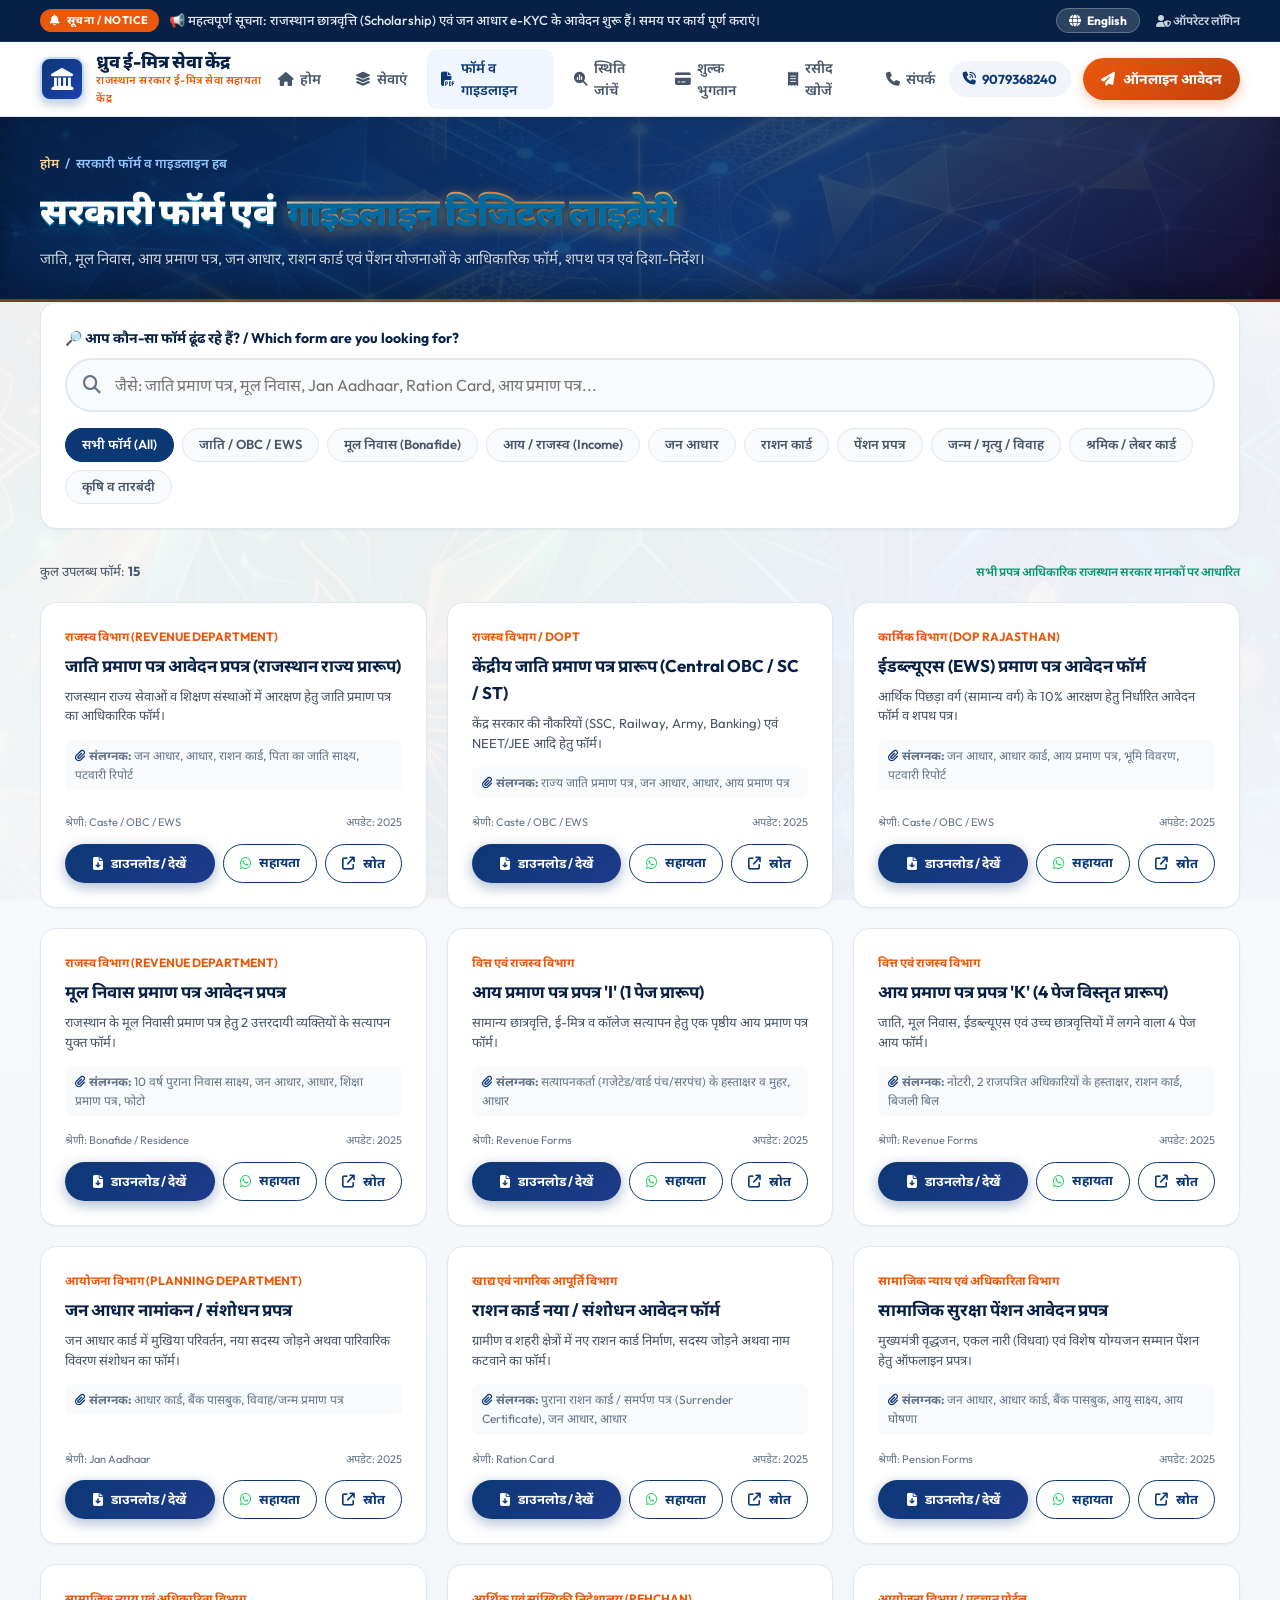
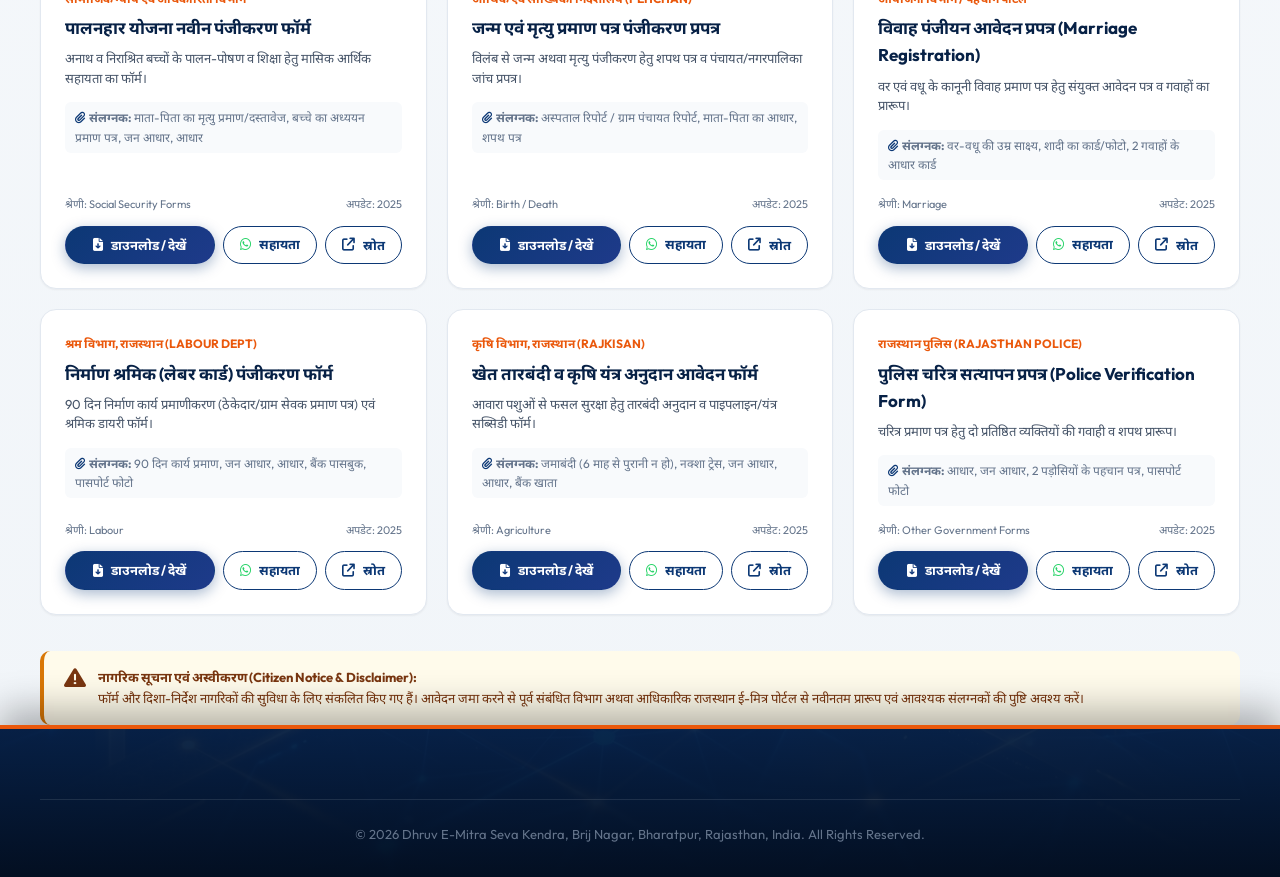
==== forms.html @ c790aac0 "Upgrade portal: Rajasthan e-Governance design, Razorpay payment flow, truthful status, verified Goog" ====
<!DOCTYPE html>
<html lang="hi">
<head>
  <meta charset="UTF-8">
  <meta name="viewport" content="width=device-width, initial-scale=1.0">
  <title>Government Forms & Guidelines Hub | Dhruv E-Mitra Seva Kendra</title>
  <meta name="description" content="Download official Rajasthan government forms, affidavits, and guidelines for Caste certificate, Bonafide, Jan Aadhaar, Ration Card, Pension and Revenue services.">
  
  <!-- Fonts & Icons -->
  <link rel="preconnect" href="https://fonts.googleapis.com">
  <link rel="preconnect" href="https://fonts.gstatic.com" crossorigin>
  <link href="https://fonts.googleapis.com/css2?family=Noto+Sans+Devanagari:wght@400;500;600;700;800&family=Outfit:wght@300;400;500;600;700;800;900&display=swap" rel="stylesheet">
  <link rel="stylesheet" href="https://cdnjs.cloudflare.com/ajax/libs/font-awesome/6.5.1/css/all.min.css">
  
  <link rel="stylesheet" href="css/style.css">
  <link rel="stylesheet" href="css/print.css" media="print">
</head>
<body>

  <!-- Top Notice Bar -->
  <div class="top-notice-bar">
    <div class="container">
      <div class="notice-inner">
        <div class="notice-content">
          <span class="notice-badge"><i class="fa-solid fa-bell"></i> सूचना / Notice</span>
          <span class="notice-text" id="noticeTickerText">राजस्थान छात्रवृत्ति एवं जन आधार e-KYC के ऑनलाइन आवेदन केंद्र पर शुरू हैं।</span>
        </div>
        <div class="top-actions">
          <button class="lang-switch-btn" id="langSwitchBtn"><i class="fa-solid fa-globe"></i> English</button>
          <a href="admin.html" style="color:#cbd5e1;font-weight:600;"><i class="fa-solid fa-user-shield"></i> ऑपरेटर लॉगिन</a>
        </div>
      </div>
    </div>
  </div>

  <!-- Header -->
  <header class="site-header">
    <div class="container">
      <nav class="navbar">
        <a href="index.html" class="brand-wrapper">
          <div class="brand-logo-icon"><i class="fa-solid fa-landmark"></i></div>
          <div>
            <div class="brand-title" data-i18n="siteTitle">Dhruv E-Mitra Seva Kendra</div>
            <div class="brand-subtitle" data-i18n="govBadge">Authorized Citizen Service Assistance</div>
          </div>
        </a>

        <ul class="nav-menu">
          <li class="nav-item"><a href="index.html"><i class="fa-solid fa-house"></i> <span>होम</span></a></li>
          <li class="nav-item"><a href="services.html"><i class="fa-solid fa-layer-group"></i> <span>सेवाएं</span></a></li>
          <li class="nav-item"><a href="forms.html" class="active"><i class="fa-solid fa-file-pdf"></i> <span>फॉर्म व गाइडलाइन</span></a></li>
          <li class="nav-item"><a href="status.html"><i class="fa-solid fa-magnifying-glass-chart"></i> <span>स्थिति जांचें</span></a></li>
          <li class="nav-item"><a href="payment.html"><i class="fa-solid fa-credit-card"></i> <span>शुल्क भुगतान</span></a></li>
          <li class="nav-item"><a href="receipt.html"><i class="fa-solid fa-receipt"></i> <span>रसीद खोजें</span></a></li>
          <li class="nav-item"><a href="index.html#contact"><i class="fa-solid fa-phone"></i> <span>संपर्क</span></a></li>
        </ul>

        <div class="header-cta-group">
          <a href="tel:+919079368240" class="btn-contact-call"><i class="fa-solid fa-phone-volume"></i> 9079368240</a>
          <a href="https://docs.google.com/forms/d/e/1FAIpQLSexE2M_ClTygKtoOGFCzTAL-FQH31nt_Hj5TRGV2b3aGhEsFg/viewform" target="_blank" class="btn-header-apply">
            <i class="fa-solid fa-paper-plane"></i> <span>ऑनलाइन आवेदन</span>
          </a>
          <button class="hamburger-btn" id="hamburgerBtn"><i class="fa-solid fa-bars"></i></button>
        </div>
      </nav>
    </div>

    <!-- Mobile Drawer -->
    <div class="mobile-drawer" id="mobileDrawer">
      <ul class="mobile-drawer-links">
        <li><a href="index.html"><i class="fa-solid fa-house"></i> <span>होम / Home</span></a></li>
        <li><a href="services.html"><i class="fa-solid fa-layer-group"></i> <span>सभी सेवाएं / Services</span></a></li>
        <li><a href="forms.html" class="active"><i class="fa-solid fa-file-pdf"></i> <span>सरकारी फॉर्म / Forms Hub</span></a></li>
        <li><a href="status.html"><i class="fa-solid fa-magnifying-glass-chart"></i> <span>आवेदन स्थिति / Track Status</span></a></li>
        <li><a href="payment.html"><i class="fa-solid fa-credit-card"></i> <span>शुल्क भुगतान / Pay Online</span></a></li>
        <li><a href="receipt.html"><i class="fa-solid fa-receipt"></i> <span>रसीद खोजें / Find Receipt</span></a></li>
        <li><a href="index.html#contact"><i class="fa-solid fa-location-dot"></i> <span>स्थान व संपर्क / Contact</span></a></li>
      </ul>
    </div>
  </header>

  <!-- Title Banner -->
  <div class="page-title-banner">
    <div class="container">
      <div class="breadcrumb-link">
        <a href="index.html">होम</a> &nbsp;/&nbsp; <span>सरकारी फॉर्म व गाइडलाइन हब</span>
      </div>
      <h1>
        सरकारी फॉर्म एवं <span class="text-3d-gradient">गाइडलाइन डिजिटल लाइब्रेरी</span>
      </h1>
      <p>
        जाति, मूल निवास, आय प्रमाण पत्र, जन आधार, राशन कार्ड एवं पेंशन योजनाओं के आधिकारिक फॉर्म, शपथ पत्र एवं दिशा-निर्देश।
      </p>
    </div>
  </div>

  <main class="section section-pattern-bg">
    <div class="container">
      
      <!-- Search & Category Filters -->
      <div class="directory-controls">
        <div style="margin-bottom:16px;">
          <label for="formSearchInput" style="display:block;font-size:14px;font-weight:700;color:var(--gov-blue-dark);margin-bottom:8px;">
            🔎 आप कौन-सा फॉर्म ढूंढ रहे हैं? / Which form are you looking for?
          </label>
          <div class="search-input-wrapper" style="margin-bottom:0;">
            <i class="fa-solid fa-magnifying-glass"></i>
            <input type="text" id="formSearchInput" placeholder="जैसे: जाति प्रमाण पत्र, मूल निवास, Jan Aadhaar, Ration Card, आय प्रमाण पत्र..." aria-label="Search Forms">
          </div>
        </div>

        <div style="display:flex;gap:8px;flex-wrap:wrap;margin-top:16px;" id="formCategoryFilters">
          <button class="cat-pill active" onclick="filterFormsByCategory('all')">सभी फॉर्म (All)</button>
          <button class="cat-pill" onclick="filterFormsByCategory('caste')">जाति / OBC / EWS</button>
          <button class="cat-pill" onclick="filterFormsByCategory('bonafide')">मूल निवास (Bonafide)</button>
          <button class="cat-pill" onclick="filterFormsByCategory('revenue')">आय / राजस्व (Income)</button>
          <button class="cat-pill" onclick="filterFormsByCategory('janaadhaar')">जन आधार</button>
          <button class="cat-pill" onclick="filterFormsByCategory('ration')">राशन कार्ड</button>
          <button class="cat-pill" onclick="filterFormsByCategory('pension')">पेंशन प्रपत्र</button>
          <button class="cat-pill" onclick="filterFormsByCategory('vital')">जन्म / मृत्यु / विवाह</button>
          <button class="cat-pill" onclick="filterFormsByCategory('labour')">श्रमिक / लेबर कार्ड</button>
          <button class="cat-pill" onclick="filterFormsByCategory('agriculture')">कृषि व तारबंदी</button>
        </div>
      </div>

      <!-- Counter -->
      <div style="display:flex;justify-content:space-between;align-items:center;margin-bottom:20px;font-size:13px;color:var(--text-muted);">
        <div id="formsCountDisplay">कुल उपलब्ध फॉर्म: <strong>0</strong></div>
        <div style="font-size:12px;color:var(--gov-green);font-weight:600;">
          <i class="fa-solid fa-shield-check"></i> सभी प्रपत्र आधिकारिक राजस्थान सरकार मानकों पर आधारित
        </div>
      </div>

      <!-- Forms Grid -->
      <div style="display:grid;grid-template-columns:repeat(auto-fit,minmax(320px,1fr));gap:20px;" id="formsGridContainer">
        <!-- Rendered by JS -->
      </div>

      <!-- Citizen Guidance Disclaimer -->
      <div class="form-disclaimer-box">
        <i class="fa-solid fa-triangle-exclamation" style="font-size:22px;flex-shrink:0;"></i>
        <div>
          <strong>नागरिक सूचना एवं अस्वीकरण (Citizen Notice & Disclaimer):</strong><br>
          फॉर्म और दिशा-निर्देश नागरिकों की सुविधा के लिए संकलित किए गए हैं। आवेदन जमा करने से पूर्व संबंधित विभाग अथवा आधिकारिक राजस्थान ई-मित्र पोर्टल से नवीनतम प्रारूप एवं आवश्यक संलग्नकों की पुष्टि अवश्य करें।
        </div>
      </div>

    </div>
  </main>

  <!-- Footer -->
  <footer class="site-footer">
    <div class="container">
      <div class="footer-bottom">
        © 2026 Dhruv E-Mitra Seva Kendra, Brij Nagar, Bharatpur, Rajasthan, India. All Rights Reserved.
      </div>
    </div>
  </footer>

  <!-- Mobile Bottom Bar -->
  <nav class="mobile-bottom-bar">
    <a href="index.html" class="bottom-tab"><i class="fa-solid fa-house"></i><span>होम</span></a>
    <a href="services.html" class="bottom-tab"><i class="fa-solid fa-layer-group"></i><span>सेवाएं</span></a>
    <a href="forms.html" class="bottom-tab active"><i class="fa-solid fa-file-pdf"></i><span>फॉर्म्स</span></a>
    <a href="status.html" class="bottom-tab"><i class="fa-solid fa-magnifying-glass"></i><span>स्थिति</span></a>
    <a href="payment.html" class="bottom-tab highlight"><i class="fa-solid fa-credit-card"></i><span>पेमेंट</span></a>
  </nav>

  <!-- Scripts -->
  <script src="js/data.js"></script>
  <script src="js/app.js"></script>
  <script>
    let activeFormCategory = 'all';

    document.addEventListener('DOMContentLoaded', () => {
      renderFormsLibrary();

      const searchInput = document.getElementById('formSearchInput');
      if (searchInput) {
        searchInput.addEventListener('input', () => renderFormsLibrary());
      }
    });

    function filterFormsByCategory(cat) {
      activeFormCategory = cat;
      const pills = document.querySelectorAll('#formCategoryFilters .cat-pill');
      pills.forEach(p => p.classList.remove('active'));
      event.target.classList.add('active');
      renderFormsLibrary();
    }

    function renderFormsLibrary() {
      const container = document.getElementById('formsGridContainer');
      const countEl = document.getElementById('formsCountDisplay');
      if (!container) return;

      const q = (document.getElementById('formSearchInput')?.value || '').toLowerCase().trim();

      const filtered = FORMS_DATA.filter(f => {
        const matchesCategory = activeFormCategory === 'all' || f.categoryKey === activeFormCategory;
        const titleHi = (f.titleHi || '').toLowerCase();
        const titleEn = (f.titleEn || '').toLowerCase();
        const dept = (f.department || '').toLowerCase();
        const cat = (f.category || '').toLowerCase();
        const docs = (f.requiredDocs || '').toLowerCase();

        const matchesQuery = !q || titleHi.includes(q) || titleEn.includes(q) || dept.includes(q) || cat.includes(q) || docs.includes(q);
        return matchesCategory && matchesQuery;
      });

      if (countEl) countEl.innerHTML = `कुल उपलब्ध फॉर्म: <strong>${filtered.length}</strong>`;

      if (filtered.length === 0) {
        container.innerHTML = `
          <div style="grid-column:1/-1;text-align:center;padding:50px 20px;background:#fff;border-radius:12px;border:1px dashed #cbd5e1;">
            <i class="fa-solid fa-file-excel" style="font-size:44px;color:#94a3b8;margin-bottom:12px;"></i>
            <h3 style="color:var(--gov-blue-dark);margin-bottom:6px;">कोई फॉर्म नहीं मिला / No Form Found</h3>
            <p style="color:var(--text-muted);font-size:14px;">कृपया किसी अन्य कीवर्ड से खोजें या केंद्र से संपर्क करें।</p>
          </div>
        `;
        return;
      }

      container.innerHTML = filtered.map(f => `
        <div class="form-card">
          <div>
            <div class="form-dept">${f.department}</div>
            <h3 class="form-title">${currentLang === 'hi' ? f.titleHi : f.titleEn}</h3>
            <p class="form-desc">${currentLang === 'hi' ? f.descriptionHi : f.descriptionEn}</p>
            
            <div class="form-docs-tag">
              <i class="fa-solid fa-paperclip" style="color:var(--gov-blue-primary);"></i>
              <strong>संलग्नक:</strong> ${f.requiredDocs}
            </div>
          </div>

          <div>
            <div style="display:flex;justify-content:space-between;align-items:center;font-size:11px;color:var(--text-subtle);margin-bottom:12px;">
              <span>श्रेणी: ${f.category}</span>
              <span>अपडेट: ${f.lastUpdated}</span>
            </div>

            <div class="form-buttons">
              <a href="${f.pdfUrl}" target="_blank" class="btn btn-primary btn-sm" style="flex:1;">
                <i class="fa-solid fa-file-arrow-down"></i> डाउनलोड / देखें
              </a>
              <button onclick="openWhatsAppForForm('${f.titleEn}')" class="btn btn-outline btn-sm" title="व्हाट्सएप पर मंगाएं">
                <i class="fa-brands fa-whatsapp" style="color:#25d366;"></i> सहायता
              </button>
              <a href="${f.officialUrl}" target="_blank" class="btn btn-outline btn-sm" title="आधिकारिक स्रोत">
                <i class="fa-solid fa-arrow-up-right-from-square"></i> स्रोत
              </a>
            </div>
          </div>
        </div>
      `).join('');
    }
  </script>
</body>
</html>
---- css/style.css ----
/* ==========================================================================
   DHRUV E-MITRA SEVA KENDRA - MODERN RAJASTHAN E-GOV DESIGN SYSTEM
   ========================================================================== */

:root {
  /* Brand Color Tokens */
  --gov-blue-dark: #072146;
  --gov-blue-primary: #0c3875;
  --gov-blue-accent: #1d4ed8;
  --gov-blue-light: #eff6ff;
  --gov-saffron: #ea580c;
  --gov-saffron-light: #fff7ed;
  --gov-green: #059669;
  --gov-green-light: #ecfdf5;
  --gov-red: #dc2626;
  --gov-red-light: #fef2f2;
  --gov-gold: #d97706;

  /* Neutrals & Surfaces */
  --bg-main: #f8fafc;
  --bg-card: #ffffff;
  --bg-surface: #f1f5f9;
  --border-color: #e2e8f0;
  --border-focus: #0c3875;

  /* Typography */
  --text-main: #0f172a;
  --text-muted: #475569;
  --text-subtle: #64748b;
  --text-inverse: #ffffff;
  --font-family: 'Outfit', 'Noto Sans Devanagari', -apple-system, BlinkMacSystemFont, "Segoe UI", Roboto, sans-serif;

  /* Shadows & Radius */
  --shadow-sm: 0 1px 2px 0 rgba(0, 0, 0, 0.05);
  --shadow-md: 0 4px 6px -1px rgba(0, 0, 0, 0.07), 0 2px 4px -2px rgba(0, 0, 0, 0.05);
  --shadow-lg: 0 10px 15px -3px rgba(0, 0, 0, 0.08), 0 4px 6px -4px rgba(0, 0, 0, 0.04);
  --shadow-xl: 0 20px 25px -5px rgba(0, 0, 0, 0.1), 0 8px 10px -6px rgba(0, 0, 0, 0.04);
  --radius-sm: 6px;
  --radius-md: 10px;
  --radius-lg: 16px;
  --radius-full: 9999px;

  --transition: all 0.25s cubic-bezier(0.16, 1, 0.3, 1);
}

*, *::before, *::after {
  box-sizing: border-box;
  margin: 0;
  padding: 0;
}

html {
  scroll-behavior: smooth;
  font-size: 16px;
}

body {
  font-family: var(--font-family);
  background-color: var(--bg-main);
  color: var(--text-main);
  line-height: 1.6;
  -webkit-font-smoothing: antialiased;
  min-height: 100vh;
  display: flex;
  flex-direction: column;
  overflow-x: hidden;
  padding-bottom: 72px; /* space for mobile bottom bar */
}

@media (min-width: 992px) {
  body {
    padding-bottom: 0;
  }
}

a {
  color: inherit;
  text-decoration: none;
}

img {
  max-width: 100%;
  height: auto;
  display: block;
}

button, input, select, textarea {
  font-family: inherit;
}

/* Accessibility Focus */
:focus-visible {
  outline: 2px solid var(--gov-saffron);
  outline-offset: 2px;
}

/* Container */
.container {
  width: 100%;
  max-width: 1240px;
  margin-left: auto;
  margin-right: auto;
  padding-left: 20px;
  padding-right: 20px;
}

/* ==========================================================================
   TOP GOVERNMENT NOTICE TICKER & UTILITY BAR
   ========================================================================== */
.top-notice-bar {
  background: var(--gov-blue-dark);
  color: #e2e8f0;
  font-size: 13px;
  padding: 8px 0;
  border-bottom: 1px solid rgba(255, 255, 255, 0.1);
}

.notice-inner {
  display: flex;
  align-items: center;
  justify-content: space-between;
  gap: 16px;
  flex-wrap: wrap;
}

.notice-badge {
  background: var(--gov-saffron);
  color: #fff;
  font-weight: 700;
  font-size: 11px;
  padding: 3px 10px;
  border-radius: var(--radius-full);
  text-transform: uppercase;
  letter-spacing: 0.5px;
  display: inline-flex;
  align-items: center;
  gap: 6px;
}

.notice-content {
  flex: 1;
  display: flex;
  align-items: center;
  gap: 10px;
  overflow: hidden;
  white-space: nowrap;
}

.notice-text {
  font-weight: 500;
  overflow: hidden;
  text-overflow: ellipsis;
}

.top-actions {
  display: flex;
  align-items: center;
  gap: 16px;
  font-size: 12px;
}

.lang-switch-btn {
  background: rgba(255, 255, 255, 0.15);
  border: 1px solid rgba(255, 255, 255, 0.25);
  color: #ffffff;
  padding: 4px 12px;
  border-radius: var(--radius-full);
  font-size: 12px;
  font-weight: 700;
  cursor: pointer;
  display: inline-flex;
  align-items: center;
  gap: 6px;
  transition: var(--transition);
}

.lang-switch-btn:hover {
  background: var(--gov-saffron);
  border-color: var(--gov-saffron);
}

/* ==========================================================================
   HEADER & NAVIGATION
   ========================================================================== */
.site-header {
  position: sticky;
  top: 0;
  z-index: 1000;
  background: #ffffff;
  border-bottom: 1px solid var(--border-color);
  box-shadow: var(--shadow-sm);
}

.navbar {
  display: flex;
  align-items: center;
  justify-content: space-between;
  height: 74px;
}

.brand-wrapper {
  display: flex;
  align-items: center;
  gap: 12px;
}

.brand-logo-icon {
  width: 44px;
  height: 44px;
  background: linear-gradient(135deg, var(--gov-blue-primary), #1e40af);
  color: #ffffff;
  border-radius: var(--radius-md);
  display: flex;
  align-items: center;
  justify-content: center;
  font-size: 22px;
  box-shadow: 0 4px 10px rgba(12, 56, 117, 0.25);
  flex-shrink: 0;
  border: 2px solid #bfdbfe;
}

.brand-title {
  font-size: 18px;
  font-weight: 800;
  color: var(--gov-blue-dark);
  line-height: 1.2;
}

.brand-subtitle {
  font-size: 11px;
  font-weight: 600;
  color: var(--gov-saffron);
  text-transform: uppercase;
  letter-spacing: 0.5px;
}

.nav-menu {
  display: none;
  align-items: center;
  gap: 6px;
  list-style: none;
}

@media (min-width: 992px) {
  .nav-menu {
    display: flex;
  }
}

.nav-item a {
  padding: 8px 14px;
  border-radius: var(--radius-md);
  font-weight: 600;
  font-size: 14px;
  color: var(--text-muted);
  transition: var(--transition);
  display: inline-flex;
  align-items: center;
  gap: 6px;
}

.nav-item a:hover,
.nav-item a.active {
  color: var(--gov-blue-primary);
  background: var(--gov-blue-light);
}

.header-cta-group {
  display: flex;
  align-items: center;
  gap: 12px;
}

.btn-contact-call {
  background: #f1f5f9;
  color: var(--gov-blue-primary);
  padding: 8px 14px;
  border-radius: var(--radius-full);
  font-weight: 700;
  font-size: 13px;
  display: none;
  align-items: center;
  gap: 6px;
  transition: var(--transition);
}

@media (min-width: 768px) {
  .btn-contact-call {
    display: inline-flex;
  }
}

.btn-contact-call:hover {
  background: var(--gov-blue-light);
  color: var(--gov-blue-accent);
}

.btn-header-apply {
  background: linear-gradient(135deg, var(--gov-saffron), #c2410c);
  color: #ffffff;
  padding: 10px 18px;
  border-radius: var(--radius-full);
  font-weight: 700;
  font-size: 14px;
  display: inline-flex;
  align-items: center;
  gap: 8px;
  box-shadow: 0 4px 12px rgba(234, 88, 12, 0.3);
  transition: var(--transition);
  white-space: nowrap;
  flex-shrink: 0;
}

.btn-header-apply:hover {
  transform: translateY(-1px);
  box-shadow: 0 6px 16px rgba(234, 88, 12, 0.4);
}

.hamburger-btn {
  background: transparent;
  border: none;
  font-size: 22px;
  color: var(--gov-blue-dark);
  cursor: pointer;
  padding: 6px;
  display: flex;
  align-items: center;
  justify-content: center;
}

@media (min-width: 992px) {
  .hamburger-btn {
    display: none;
  }
}

/* Mobile Dropdown Menu */
.mobile-drawer {
  display: none;
  position: fixed;
  top: 74px;
  left: 0;
  right: 0;
  background: #ffffff;
  border-bottom: 2px solid var(--gov-blue-primary);
  box-shadow: var(--shadow-xl);
  padding: 20px;
  z-index: 999;
  max-height: calc(100vh - 74px);
  overflow-y: auto;
}

.mobile-drawer.open {
  display: block;
  animation: slideDown 0.25s ease forwards;
}

@keyframes slideDown {
  from { opacity: 0; transform: translateY(-10px); }
  to { opacity: 1; transform: translateY(0); }
}

.mobile-drawer-links {
  list-style: none;
  display: flex;
  flex-direction: column;
  gap: 8px;
}

.mobile-drawer-links a {
  display: flex;
  align-items: center;
  gap: 12px;
  padding: 12px 16px;
  font-size: 15px;
  font-weight: 600;
  color: var(--text-main);
  border-radius: var(--radius-md);
  background: var(--bg-main);
}

.mobile-drawer-links a.active,
.mobile-drawer-links a:hover {
  background: var(--gov-blue-light);
  color: var(--gov-blue-primary);
}

/* ==========================================================================
   MOBILE STICKY BOTTOM BAR
   ========================================================================== */
.mobile-bottom-bar {
  position: fixed;
  bottom: 0;
  left: 0;
  right: 0;
  background: #ffffff;
  border-top: 1px solid var(--border-color);
  box-shadow: 0 -4px 12px rgba(0, 0, 0, 0.08);
  height: 64px;
  display: flex;
  align-items: center;
  justify-content: space-around;
  z-index: 990;
}

@media (min-width: 992px) {
  .mobile-bottom-bar {
    display: none;
  }
}

.bottom-tab {
  flex: 1;
  display: flex;
  flex-direction: column;
  align-items: center;
  justify-content: center;
  gap: 3px;
  color: var(--text-muted);
  font-size: 11px;
  font-weight: 600;
  height: 100%;
  transition: var(--transition);
}

.bottom-tab i {
  font-size: 18px;
}

.bottom-tab.active,
.bottom-tab:hover {
  color: var(--gov-blue-primary);
}

.bottom-tab.highlight {
  color: var(--gov-saffron);
}

/* ==========================================================================
   BUTTONS & BADGES
   ========================================================================== */
.btn {
  display: inline-flex;
  align-items: center;
  justify-content: center;
  gap: 8px;
  padding: 12px 24px;
  font-size: 15px;
  font-weight: 700;
  border-radius: var(--radius-full);
  cursor: pointer;
  border: 1px solid transparent;
  transition: var(--transition);
  text-align: center;
}

.btn-primary {
  background: linear-gradient(135deg, var(--gov-blue-primary), #1e3a8a);
  color: #ffffff;
  box-shadow: 0 4px 14px rgba(12, 56, 117, 0.35);
}

.btn-primary:hover {
  transform: translateY(-2px);
  box-shadow: 0 8px 20px rgba(12, 56, 117, 0.45);
}

.btn-saffron {
  background: linear-gradient(135deg, var(--gov-saffron), #c2410c);
  color: #ffffff;
  box-shadow: 0 4px 14px rgba(234, 88, 12, 0.35);
}

.btn-saffron:hover {
  transform: translateY(-2px);
  box-shadow: 0 8px 20px rgba(234, 88, 12, 0.45);
}

.btn-outline {
  background: #ffffff;
  border: 1.5px solid var(--gov-blue-primary);
  color: var(--gov-blue-primary);
}

.btn-outline:hover {
  background: var(--gov-blue-light);
  transform: translateY(-2px);
}

.btn-outline-saffron {
  background: #ffffff;
  border: 1.5px solid var(--gov-saffron);
  color: var(--gov-saffron);
}

.btn-outline-saffron:hover {
  background: var(--gov-saffron-light);
}

.btn-success {
  background: linear-gradient(135deg, var(--gov-green), #047857);
  color: #ffffff;
  box-shadow: 0 4px 14px rgba(5, 150, 105, 0.35);
}

.btn-sm {
  padding: 8px 16px;
  font-size: 13px;
}

.btn-block {
  width: 100%;
}

.badge-tag {
  display: inline-flex;
  align-items: center;
  gap: 5px;
  font-size: 11px;
  font-weight: 700;
  text-transform: uppercase;
  letter-spacing: 0.5px;
  padding: 4px 10px;
  border-radius: var(--radius-full);
}

.badge-gov {
  background: var(--gov-blue-light);
  color: var(--gov-blue-primary);
  border: 1px solid #bfdbfe;
}

.badge-saffron {
  background: var(--gov-saffron-light);
  color: var(--gov-saffron);
  border: 1px solid #fed7aa;
}

.badge-success {
  background: var(--gov-green-light);
  color: var(--gov-green);
  border: 1px solid #a7f3d0;
}

/* ==========================================================================
   3D TEXT ANIMATION & TYPOGRAPHY SYSTEM (COLLISION-FREE)
   ========================================================================== */
@keyframes hero3DFloat {
  0% {
    transform: translateY(0px);
    text-shadow: 0 2px 8px rgba(0, 0, 0, 0.6), 0 4px 18px rgba(12, 56, 117, 0.5);
  }
  50% {
    transform: translateY(-4px);
    text-shadow: 0 4px 14px rgba(234, 88, 12, 0.55), 0 8px 24px rgba(0, 0, 0, 0.7);
  }
  100% {
    transform: translateY(0px);
    text-shadow: 0 2px 8px rgba(0, 0, 0, 0.6), 0 4px 18px rgba(12, 56, 117, 0.5);
  }
}

@keyframes textShineAnimation {
  0% { background-position: 0% 50%; }
  50% { background-position: 100% 50%; }
  100% { background-position: 0% 50%; }
}

@keyframes pulseLineWidth {
  0% { width: 50px; }
  100% { width: 90px; }
}

.text-3d-gradient {
  background: linear-gradient(135deg, #ffedd5 0%, #fb923c 30%, #fef08a 60%, #38bdf8 100%);
  background-size: 200% auto;
  -webkit-background-clip: text;
  -webkit-text-fill-color: transparent;
  display: inline-block;
  padding: 0 4px;
  margin: 0 2px;
  line-height: inherit;
  filter: drop-shadow(0 2px 6px rgba(251, 146, 60, 0.45));
  vertical-align: baseline;
}

.text-3d-pop {
  display: inline-block;
  color: #ffffff;
  font-weight: 900;
  letter-spacing: -0.3px;
  text-shadow: 0 2px 6px rgba(0, 0, 0, 0.5);
}

/* ==========================================================================
   HERO SECTION (IMAGE DRIVEN + BALANCED SPACING)
   ========================================================================== */
.hero-section {
  position: relative;
  background: linear-gradient(135deg, rgba(7, 33, 70, 0.88) 0%, rgba(12, 56, 117, 0.82) 45%, rgba(20, 10, 45, 0.9) 100%),
              url('../images/hero-bg.jpg') center/cover no-repeat;
  padding: 70px 0 50px;
  border-bottom: 3px solid rgba(234, 88, 12, 0.5);
  overflow: hidden;
  box-shadow: inset 0 -25px 50px rgba(0, 0, 0, 0.35);
}

.hero-section::before {
  content: '';
  position: absolute;
  top: -50px;
  left: 20%;
  width: 500px;
  height: 500px;
  background: radial-gradient(circle, rgba(234, 88, 12, 0.18) 0%, transparent 65%);
  pointer-events: none;
  filter: blur(40px);
}

.hero-section::after {
  content: '';
  position: absolute;
  bottom: -50px;
  right: 15%;
  width: 600px;
  height: 600px;
  background: radial-gradient(circle, rgba(56, 189, 248, 0.2) 0%, transparent 65%);
  pointer-events: none;
  filter: blur(50px);
}

.hero-wrapper {
  max-width: 960px;
  margin: 0 auto;
  text-align: center;
  position: relative;
  z-index: 2;
}

.hero-top-badge {
  display: inline-flex;
  align-items: center;
  gap: 10px;
  background: rgba(255, 255, 255, 0.14);
  backdrop-filter: blur(14px);
  -webkit-backdrop-filter: blur(14px);
  border: 1px solid rgba(255, 255, 255, 0.32);
  color: #f8fafc;
  font-size: 13.5px;
  font-weight: 700;
  padding: 8px 22px;
  border-radius: var(--radius-full);
  margin-bottom: 22px;
  box-shadow: 0 8px 20px rgba(0, 0, 0, 0.2), inset 0 1px 0 rgba(255, 255, 255, 0.3);
  text-shadow: 0 1px 2px rgba(0, 0, 0, 0.4);
}

.pulse-dot {
  width: 10px;
  height: 10px;
  background: #10b981;
  border-radius: 50%;
  animation: pulseDot 2s infinite;
  box-shadow: 0 0 10px #10b981;
  flex-shrink: 0;
}

.hero-headline {
  font-size: clamp(26px, 4.4vw, 44px);
  font-weight: 900;
  color: #ffffff;
  line-height: 1.35;
  margin-bottom: 20px;
  letter-spacing: -0.3px;
  animation: hero3DFloat 5s ease-in-out infinite alternate;
  word-wrap: break-word;
  overflow-wrap: break-word;
}

.hero-subheading {
  font-size: clamp(15px, 2vw, 18px);
  color: #e2e8f0;
  line-height: 1.65;
  margin-bottom: 30px;
  max-width: 780px;
  margin-left: auto;
  margin-right: auto;
  text-shadow: 0 2px 4px rgba(0, 0, 0, 0.6);
  font-weight: 500;
}

.hero-actions-row {
  display: flex;
  align-items: center;
  justify-content: center;
  gap: 14px;
  flex-wrap: wrap;
  margin-bottom: 32px;
}

.hero-actions-row .btn {
  white-space: nowrap;
}

.hero-contact-strip {
  display: flex;
  align-items: center;
  justify-content: center;
  gap: 12px;
  flex-wrap: wrap;
  padding: 14px 18px;
  background: rgba(255, 255, 255, 0.12);
  backdrop-filter: blur(16px);
  -webkit-backdrop-filter: blur(16px);
  border: 1px solid rgba(255, 255, 255, 0.25);
  border-radius: var(--radius-lg);
  box-shadow: 0 15px 35px rgba(0, 0, 0, 0.25), inset 0 1px 0 rgba(255, 255, 255, 0.3);
  margin-bottom: 32px;
  box-sizing: border-box;
  max-width: 100%;
}

.contact-pill-link {
  display: inline-flex;
  align-items: center;
  gap: 8px;
  color: #ffffff;
  font-size: 13px;
  font-weight: 600;
  padding: 8px 14px;
  border-radius: var(--radius-full);
  background: rgba(255, 255, 255, 0.14);
  border: 1px solid rgba(255, 255, 255, 0.22);
  transition: all 0.25s ease;
  text-shadow: 0 1px 2px rgba(0, 0, 0, 0.5);
  white-space: nowrap;
  box-sizing: border-box;
}

.contact-pill-link:hover {
  background: rgba(255, 255, 255, 0.26);
  transform: translateY(-2px);
  box-shadow: 0 6px 16px rgba(0, 0, 0, 0.2);
  color: #ffffff;
}

.contact-pill-link i {
  color: #38bdf8;
}

.contact-pill-link.wa i {
  color: #4ade80;
}

@media (max-width: 768px) {
  .hero-section {
    padding: 44px 0 32px;
  }
  .hero-headline {
    font-size: 25px;
    line-height: 1.34;
  }
  .hero-subheading {
    font-size: 14.5px;
    margin-bottom: 22px;
  }
  .hero-actions-row {
    flex-direction: column;
    align-items: stretch;
    gap: 10px;
    margin-bottom: 22px;
  }
  .hero-actions-row .btn {
    width: 100%;
  }
  .hero-contact-strip {
    flex-direction: column;
    align-items: stretch;
    gap: 10px;
    padding: 12px;
  }
  .contact-pill-link {
    justify-content: center;
    width: 100%;
    white-space: normal;
    text-align: center;
  }
}

/* Trust Strip */
.trust-strip {
  background: rgba(255, 255, 255, 0.94);
  backdrop-filter: blur(10px);
  border-top: 1px solid rgba(255, 255, 255, 0.4);
  border-bottom: 1px solid var(--border-color);
  padding: 22px 0;
  box-shadow: 0 4px 15px rgba(0, 0, 0, 0.04);
}

.trust-grid {
  display: grid;
  grid-template-columns: repeat(2, 1fr);
  gap: 16px;
}

@media (min-width: 768px) {
  .trust-grid {
    grid-template-columns: repeat(5, 1fr);
  }
}

.trust-item {
  display: flex;
  align-items: center;
  gap: 10px;
  font-size: 13px;
  font-weight: 700;
  color: var(--gov-blue-dark);
  padding: 8px 12px;
  border-radius: var(--radius-md);
  transition: transform 0.25s ease;
}

.trust-item:hover {
  transform: translateY(-2px);
}

.trust-check-icon {
  width: 26px;
  height: 26px;
  border-radius: 50%;
  background: linear-gradient(135deg, #10b981, #059669);
  color: #ffffff;
  display: flex;
  align-items: center;
  justify-content: center;
  font-size: 12px;
  flex-shrink: 0;
  box-shadow: 0 2px 8px rgba(16, 185, 129, 0.4);
}

/* ==========================================================================
   PAGE TITLE BANNER (USED ACROSS ALL SUBPAGES)
   ========================================================================== */
.page-title-banner {
  position: relative;
  background: linear-gradient(135deg, rgba(7, 33, 70, 0.92) 0%, rgba(12, 56, 117, 0.88) 60%, rgba(20, 10, 45, 0.92) 100%),
              url('../images/hero-bg.jpg') center/cover no-repeat;
  border-bottom: 3px solid rgba(234, 88, 12, 0.5);
  padding: 36px 0 28px;
  box-shadow: inset 0 -15px 30px rgba(0, 0, 0, 0.3);
  overflow: hidden;
}

.page-title-banner .breadcrumb-link {
  font-size: 13px;
  color: #93c5fd;
  margin-bottom: 8px;
  font-weight: 600;
}

.page-title-banner .breadcrumb-link a {
  color: #fbd38d;
  text-decoration: none;
}

.page-title-banner h1 {
  font-size: clamp(24px, 3.8vw, 36px);
  font-weight: 900;
  color: #ffffff;
  margin-bottom: 8px;
  letter-spacing: -0.5px;
  text-shadow: 0 2px 0 #0369a1,
               0 3px 6px rgba(0, 0, 0, 0.5),
               0 6px 16px rgba(14, 165, 233, 0.35);
}

.page-title-banner p {
  color: #cbd5e1;
  font-size: 15px;
  max-width: 840px;
  line-height: 1.6;
  text-shadow: 0 1px 2px rgba(0, 0, 0, 0.4);
}

/* ==========================================================================
   TEXTURED SECTIONS & 3D INTERACTIVE CARDS
   ========================================================================== */
.section-pattern-bg {
  position: relative;
  background: linear-gradient(180deg, rgba(248, 250, 252, 0.95) 0%, rgba(241, 245, 249, 0.96) 100%),
              url('../images/pattern-bg.jpg') center/cover fixed;
}

.section-head {
  text-align: center;
  max-width: 720px;
  margin: 0 auto 46px;
  position: relative;
}

.section-tag {
  display: inline-block;
  background: linear-gradient(135deg, rgba(12, 56, 117, 0.08), rgba(234, 88, 12, 0.1));
  color: var(--gov-blue-primary);
  border: 1px solid rgba(12, 56, 117, 0.2);
  font-size: 12px;
  font-weight: 800;
  text-transform: uppercase;
  letter-spacing: 1.2px;
  padding: 6px 16px;
  border-radius: var(--radius-full);
  margin-bottom: 12px;
  box-shadow: 0 2px 6px rgba(0, 0, 0, 0.04);
}

.section-title {
  font-size: clamp(24px, 3.6vw, 38px);
  font-weight: 900;
  color: var(--gov-blue-dark);
  margin-bottom: 16px;
  line-height: 1.25;
  letter-spacing: -0.5px;
  position: relative;
  display: inline-block;
  text-shadow: 0 1px 2px rgba(0, 0, 0, 0.08);
}

.section-title::after {
  content: '';
  position: absolute;
  bottom: -8px;
  left: 50%;
  transform: translateX(-50%);
  height: 4px;
  background: linear-gradient(90deg, var(--gov-saffron), var(--gov-gold), var(--gov-blue-primary));
  border-radius: var(--radius-full);
  box-shadow: 0 2px 8px rgba(234, 88, 12, 0.4);
  animation: pulseLineWidth 3.5s ease-in-out infinite alternate;
}

.section-desc {
  font-size: 15.5px;
  color: var(--text-muted);
  margin-top: 8px;
}

.quick-services-grid {
  display: grid;
  grid-template-columns: repeat(1, 1fr);
  gap: 22px;
}

@media (min-width: 576px) {
  .quick-services-grid {
    grid-template-columns: repeat(2, 1fr);
  }
}

@media (min-width: 992px) {
  .quick-services-grid {
    grid-template-columns: repeat(4, 1fr);
  }
}

.svc-dash-card {
  background: rgba(255, 255, 255, 0.96);
  backdrop-filter: blur(10px);
  border: 1.5px solid rgba(226, 232, 240, 0.9);
  border-radius: var(--radius-lg);
  padding: 26px;
  transition: all 0.35s cubic-bezier(0.175, 0.885, 0.32, 1.275);
  display: flex;
  flex-direction: column;
  justify-content: space-between;
  box-shadow: 0 4px 12px rgba(0, 0, 0, 0.05);
  position: relative;
  overflow: hidden;
  perspective: 900px;
}

.svc-dash-card::before {
  content: '';
  position: absolute;
  top: 0;
  left: 0;
  right: 0;
  height: 4px;
  background: linear-gradient(90deg, var(--gov-saffron), var(--gov-blue-accent), var(--gov-green));
  opacity: 0.85;
  transition: opacity 0.3s;
}

.svc-dash-card:hover {
  transform: perspective(900px) translateY(-8px) rotateX(2.5deg) scale(1.02);
  border-color: rgba(234, 88, 12, 0.5);
  box-shadow: 0 20px 35px -10px rgba(12, 56, 117, 0.2), 0 0 20px rgba(234, 88, 12, 0.15);
}

.svc-card-icon {
  width: 54px;
  height: 54px;
  border-radius: 14px;
  background: linear-gradient(135deg, var(--gov-blue-light), #dbeafe);
  color: var(--gov-blue-primary);
  display: flex;
  align-items: center;
  justify-content: center;
  font-size: 24px;
  margin-bottom: 18px;
  transition: all 0.3s ease;
  box-shadow: 0 4px 10px rgba(12, 56, 117, 0.12);
}

.svc-dash-card:hover .svc-card-icon {
  transform: scale(1.1) rotate(4deg);
  box-shadow: 0 6px 18px rgba(12, 56, 117, 0.25);
  background: var(--gov-blue-primary);
  color: #ffffff;
}

.svc-card-title {
  font-size: 17px;
  font-weight: 700;
  color: var(--gov-blue-dark);
  margin-bottom: 8px;
}

.svc-card-desc {
  font-size: 13px;
  color: var(--text-muted);
  line-height: 1.55;
  margin-bottom: 16px;
  flex: 1;
}

.svc-card-action {
  font-size: 13px;
  font-weight: 700;
  color: var(--gov-blue-accent);
  display: inline-flex;
  align-items: center;
  gap: 6px;
}

.svc-dash-card:hover .svc-card-action {
  color: var(--gov-saffron);
}

/* ==========================================================================
   SERVICES DIRECTORY PAGE & SEARCH FILTERS
   ========================================================================== */
.directory-controls {
  background: #ffffff;
  border: 1px solid var(--border-color);
  border-radius: var(--radius-lg);
  padding: 24px;
  margin-bottom: 32px;
  box-shadow: var(--shadow-sm);
}

.search-input-wrapper {
  position: relative;
  margin-bottom: 20px;
}

.search-input-wrapper i {
  position: absolute;
  left: 18px;
  top: 50%;
  transform: translateY(-50%);
  color: var(--text-subtle);
  font-size: 18px;
}

.search-input-wrapper input {
  width: 100%;
  padding: 15px 18px 15px 48px;
  border: 2px solid var(--border-color);
  border-radius: var(--radius-full);
  font-size: 16px;
  color: var(--text-main);
  background: var(--bg-main);
  outline: none;
  transition: var(--transition);
}

.search-input-wrapper input:focus {
  border-color: var(--gov-blue-primary);
  background: #ffffff;
  box-shadow: 0 0 0 4px rgba(12, 56, 117, 0.1);
}

.category-pills {
  display: flex;
  gap: 8px;
  flex-wrap: wrap;
  overflow-x: auto;
  padding-bottom: 4px;
}

.cat-pill {
  padding: 7px 16px;
  border-radius: var(--radius-full);
  background: var(--bg-main);
  border: 1px solid var(--border-color);
  font-size: 13px;
  font-weight: 600;
  color: var(--text-muted);
  cursor: pointer;
  white-space: nowrap;
  transition: var(--transition);
}

.cat-pill:hover,
.cat-pill.active {
  background: var(--gov-blue-primary);
  color: #ffffff;
  border-color: var(--gov-blue-primary);
}

.services-list-grid {
  display: grid;
  grid-template-columns: repeat(1, 1fr);
  gap: 20px;
}

@media (min-width: 768px) {
  .services-list-grid {
    grid-template-columns: repeat(2, 1fr);
  }
}

@media (min-width: 1100px) {
  .services-list-grid {
    grid-template-columns: repeat(3, 1fr);
  }
}

.service-item-card {
  background: #ffffff;
  border: 1px solid var(--border-color);
  border-radius: var(--radius-lg);
  padding: 24px;
  display: flex;
  flex-direction: column;
  justify-content: space-between;
  box-shadow: var(--shadow-sm);
  transition: var(--transition);
}

.service-item-card:hover {
  border-color: #93c5fd;
  box-shadow: var(--shadow-md);
  transform: translateY(-2px);
}

.svc-item-header {
  display: flex;
  align-items: flex-start;
  justify-content: space-between;
  gap: 12px;
  margin-bottom: 12px;
}

.svc-item-title {
  font-size: 18px;
  font-weight: 700;
  color: var(--gov-blue-dark);
}

.svc-item-badge {
  font-size: 11px;
  font-weight: 700;
  padding: 3px 8px;
  border-radius: var(--radius-sm);
  background: var(--gov-blue-light);
  color: var(--gov-blue-primary);
  white-space: nowrap;
}

.svc-item-desc {
  font-size: 14px;
  color: var(--text-muted);
  margin-bottom: 16px;
  line-height: 1.6;
}

.svc-req-box {
  background: var(--bg-main);
  border: 1px dashed var(--border-color);
  border-radius: var(--radius-md);
  padding: 12px;
  margin-bottom: 16px;
  font-size: 12px;
}

.svc-req-title {
  font-weight: 700;
  color: var(--text-main);
  margin-bottom: 6px;
  display: flex;
  align-items: center;
  gap: 6px;
}

.svc-req-list {
  list-style: none;
  display: flex;
  flex-direction: column;
  gap: 4px;
  color: var(--text-muted);
}

.svc-actions {
  display: flex;
  align-items: center;
  gap: 10px;
  margin-top: auto;
}

/* ==========================================================================
   FORMS & GUIDELINES HUB
   ========================================================================== */
.form-card {
  background: #ffffff;
  border: 1px solid var(--border-color);
  border-radius: var(--radius-lg);
  padding: 24px;
  box-shadow: var(--shadow-sm);
  transition: var(--transition);
  display: flex;
  flex-direction: column;
  justify-content: space-between;
}

.form-card:hover {
  border-color: #93c5fd;
  box-shadow: var(--shadow-md);
}

.form-dept {
  font-size: 12px;
  font-weight: 700;
  color: var(--gov-saffron);
  text-transform: uppercase;
  margin-bottom: 6px;
}

.form-title {
  font-size: 17px;
  font-weight: 700;
  color: var(--gov-blue-dark);
  margin-bottom: 8px;
}

.form-desc {
  font-size: 13px;
  color: var(--text-muted);
  margin-bottom: 14px;
  line-height: 1.5;
}

.form-docs-tag {
  font-size: 12px;
  color: var(--text-subtle);
  background: var(--bg-main);
  padding: 6px 10px;
  border-radius: var(--radius-sm);
  margin-bottom: 16px;
}

.form-buttons {
  display: flex;
  gap: 8px;
  flex-wrap: wrap;
}

.form-disclaimer-box {
  background: #fffbeb;
  border-left: 4px solid var(--gov-gold);
  padding: 16px 20px;
  border-radius: var(--radius-md);
  margin-top: 36px;
  font-size: 13px;
  color: #78350f;
  display: flex;
  align-items: flex-start;
  gap: 12px;
}

/* ==========================================================================
   APPLICATION STATUS TRACKER & TIMELINE
   ========================================================================== */
.status-tracker-card {
  background: #ffffff;
  border: 1px solid var(--border-color);
  border-radius: var(--radius-lg);
  padding: 36px;
  max-width: 640px;
  margin: 0 auto;
  box-shadow: var(--shadow-md);
}

.form-group {
  margin-bottom: 20px;
}

.form-label {
  display: block;
  font-size: 13px;
  font-weight: 700;
  color: var(--gov-blue-dark);
  margin-bottom: 8px;
}

.form-control {
  width: 100%;
  padding: 14px 16px;
  font-size: 15px;
  border: 1.5px solid var(--border-color);
  border-radius: var(--radius-md);
  color: var(--text-main);
  background: var(--bg-main);
  transition: var(--transition);
}

.form-control:focus {
  border-color: var(--gov-blue-primary);
  background: #ffffff;
  box-shadow: 0 0 0 3px rgba(12, 56, 117, 0.1);
  outline: none;
}

/* Timeline */
.status-timeline {
  margin-top: 36px;
  padding-top: 24px;
  border-top: 1px solid var(--border-color);
}

.timeline-step {
  display: flex;
  gap: 16px;
  position: relative;
  padding-bottom: 28px;
}

.timeline-step:last-child {
  padding-bottom: 0;
}

.timeline-step::before {
  content: '';
  position: absolute;
  left: 15px;
  top: 30px;
  bottom: 0;
  width: 2px;
  background: var(--border-color);
}

.timeline-step:last-child::before {
  display: none;
}

.step-marker {
  width: 32px;
  height: 32px;
  border-radius: 50%;
  background: var(--bg-main);
  border: 2px solid #cbd5e1;
  color: var(--text-subtle);
  display: flex;
  align-items: center;
  justify-content: center;
  font-size: 13px;
  font-weight: 700;
  flex-shrink: 0;
  z-index: 2;
}

.timeline-step.completed .step-marker {
  background: var(--gov-green);
  border-color: var(--gov-green);
  color: #ffffff;
}

.timeline-step.completed::before {
  background: var(--gov-green);
}

.timeline-step.active .step-marker {
  background: var(--gov-blue-primary);
  border-color: var(--gov-blue-primary);
  color: #ffffff;
  animation: pulseDot 2s infinite;
}

.step-details h4 {
  font-size: 15px;
  font-weight: 700;
  color: var(--gov-blue-dark);
  margin-bottom: 2px;
}

.step-details p {
  font-size: 13px;
  color: var(--text-muted);
}

/* ==========================================================================
   PAYMENT SYSTEM (TK WEB SOLUTIONS STYLE)
   ========================================================================== */
.payment-layout {
  display: grid;
  grid-template-columns: 1fr;
  gap: 28px;
  max-width: 1020px;
  margin: 0 auto;
  align-items: start;
}

@media (min-width: 900px) {
  .payment-layout {
    grid-template-columns: 1.35fr 1fr;
    gap: 32px;
  }
}

.payment-form-card,
.payment-summary-card {
  background: rgba(255, 255, 255, 0.98);
  backdrop-filter: blur(10px);
  border: 1.5px solid var(--border-color);
  border-radius: var(--radius-lg);
  padding: 30px;
  box-shadow: var(--shadow-sm);
  box-sizing: border-box;
}

@media (max-width: 600px) {
  .payment-form-card,
  .payment-summary-card {
    padding: 20px 16px;
  }
}

.form-grid-2col {
  display: grid;
  grid-template-columns: 1fr 1fr;
  gap: 16px;
}

@media (max-width: 600px) {
  .form-grid-2col {
    grid-template-columns: 1fr;
    gap: 12px;
  }
}

.payment-summary-card {
  background: linear-gradient(180deg, #ffffff 0%, #f8fafc 100%);
}

.breakdown-table {
  width: 100%;
  margin: 16px 0;
  border-collapse: collapse;
}

.breakdown-table td {
  padding: 10px 0;
  font-size: 13.5px;
  border-bottom: 1px solid var(--border-color);
}

.breakdown-table .total-row td {
  font-size: 17px;
  font-weight: 800;
  color: var(--gov-blue-dark);
  border-top: 2px solid var(--gov-blue-primary);
  border-bottom: none;
  padding-top: 14px;
}

.secure-payment-notice {
  display: flex;
  align-items: flex-start;
  gap: 12px;
  font-size: 12.5px;
  color: #065f46;
  margin-top: 20px;
  background: var(--gov-green-light);
  padding: 14px 16px;
  border-radius: var(--radius-md);
  border: 1px solid #a7f3d0;
  line-height: 1.5;
}

/* ==========================================================================
   DIGITAL INVOICE / RECEIPT SYSTEM (A4 READY)
   ========================================================================== */
.receipt-card {
  background: #ffffff;
  border: 1.5px solid var(--border-color);
  border-radius: var(--radius-lg);
  padding: 36px;
  max-width: 780px;
  margin: 0 auto;
  box-shadow: var(--shadow-lg);
  position: relative;
}

.receipt-header {
  display: flex;
  justify-content: space-between;
  align-items: flex-start;
  border-bottom: 2px solid var(--gov-blue-primary);
  padding-bottom: 20px;
  margin-bottom: 24px;
  gap: 16px;
}

.receipt-stamp-paid {
  border: 3px solid var(--gov-green);
  color: var(--gov-green);
  font-size: 18px;
  font-weight: 900;
  text-transform: uppercase;
  letter-spacing: 2px;
  padding: 6px 16px;
  border-radius: 8px;
  transform: rotate(-6deg);
  display: inline-block;
  background: rgba(5, 150, 105, 0.05);
}

.receipt-meta-grid {
  display: grid;
  grid-template-columns: 1fr 1fr;
  gap: 20px;
  margin-bottom: 24px;
}

.meta-block h5 {
  font-size: 11px;
  text-transform: uppercase;
  letter-spacing: 0.5px;
  color: var(--text-subtle);
  margin-bottom: 4px;
}

.meta-block p {
  font-size: 14px;
  font-weight: 700;
  color: var(--text-main);
}

.receipt-item-table {
  width: 100%;
  border-collapse: collapse;
  margin-bottom: 24px;
}

.receipt-item-table th {
  background: var(--bg-main);
  text-align: left;
  padding: 10px 14px;
  font-size: 12px;
  color: var(--gov-blue-dark);
  border-bottom: 1px solid var(--border-color);
}

.receipt-item-table td {
  padding: 12px 14px;
  font-size: 14px;
  border-bottom: 1px solid var(--border-color);
}

.receipt-actions-toolbar {
  display: flex;
  gap: 12px;
  justify-content: center;
  flex-wrap: wrap;
  margin-top: 24px;
}

/* ==========================================================================
   ADMIN / OPERATOR DASHBOARD
   ========================================================================== */
.admin-metrics-grid {
  display: grid;
  grid-template-columns: repeat(auto-fit, minmax(200px, 1fr));
  gap: 16px;
  margin-bottom: 32px;
}

.admin-metric-card {
  background: #ffffff;
  border: 1px solid var(--border-color);
  border-radius: var(--radius-lg);
  padding: 20px;
  box-shadow: var(--shadow-sm);
}

.metric-lbl {
  font-size: 12px;
  font-weight: 700;
  color: var(--text-subtle);
  text-transform: uppercase;
  margin-bottom: 8px;
}

.metric-val {
  font-size: 28px;
  font-weight: 800;
  color: var(--gov-blue-dark);
}

.data-table-container {
  background: #ffffff;
  border: 1px solid var(--border-color);
  border-radius: var(--radius-lg);
  overflow-x: auto;
  box-shadow: var(--shadow-sm);
  margin-bottom: 32px;
}

.data-table {
  width: 100%;
  border-collapse: collapse;
  min-width: 650px;
}

.data-table th {
  background: var(--bg-main);
  padding: 12px 16px;
  text-align: left;
  font-size: 12px;
  font-weight: 700;
  color: var(--gov-blue-dark);
  text-transform: uppercase;
  border-bottom: 1px solid var(--border-color);
}

.data-table td {
  padding: 14px 16px;
  font-size: 13px;
  border-bottom: 1px solid var(--border-color);
}

.data-table tr:hover td {
  background: #f8fafc;
}

/* ==========================================================================
   HOW IT WORKS & TRUST SECTION
   ========================================================================== */
.steps-grid {
  display: grid;
  grid-template-columns: repeat(1, 1fr);
  gap: 24px;
}

@media (min-width: 768px) {
  .steps-grid {
    grid-template-columns: repeat(4, 1fr);
  }
}

.step-box {
  background: rgba(255, 255, 255, 0.95);
  backdrop-filter: blur(10px);
  border: 1.5px solid rgba(226, 232, 240, 0.9);
  border-radius: var(--radius-lg);
  padding: 32px 22px;
  text-align: center;
  box-shadow: 0 6px 18px rgba(0, 0, 0, 0.05);
  position: relative;
  transition: all 0.35s cubic-bezier(0.175, 0.885, 0.32, 1.275);
  perspective: 800px;
}

.step-box:hover {
  transform: perspective(800px) translateY(-8px) scale(1.03);
  box-shadow: 0 18px 32px -8px rgba(12, 56, 117, 0.18), 0 0 15px rgba(234, 88, 12, 0.15);
  border-color: rgba(234, 88, 12, 0.5);
}

.step-num {
  width: 52px;
  height: 52px;
  background: linear-gradient(135deg, var(--gov-saffron), #c2410c);
  color: #ffffff;
  font-weight: 900;
  font-size: 22px;
  border-radius: 50%;
  display: flex;
  align-items: center;
  justify-content: center;
  margin: 0 auto 18px;
  box-shadow: 0 4px 15px rgba(234, 88, 12, 0.4), inset 0 2px 0 rgba(255, 255, 255, 0.3);
  border: 2px solid #ffedd5;
  transition: all 0.3s ease;
}

.step-box:hover .step-num {
  transform: scale(1.15) rotate(6deg);
  background: linear-gradient(135deg, var(--gov-blue-primary), #1d4ed8);
  box-shadow: 0 6px 20px rgba(29, 78, 216, 0.45);
  border-color: #bfdbfe;
}

.step-title {
  font-size: 16px;
  font-weight: 700;
  color: var(--gov-blue-dark);
  margin-bottom: 8px;
}

.step-desc {
  font-size: 13px;
  color: var(--text-muted);
  line-height: 1.5;
}

/* ==========================================================================
   FAQ ACCORDION
   ========================================================================== */
.faq-list {
  max-width: 780px;
  margin: 0 auto;
  display: flex;
  flex-direction: column;
  gap: 14px;
}

.faq-item {
  background: #ffffff;
  border: 1px solid var(--border-color);
  border-radius: var(--radius-md);
  overflow: hidden;
  box-shadow: var(--shadow-sm);
  transition: var(--transition);
}

.faq-question {
  width: 100%;
  padding: 18px 20px;
  background: transparent;
  border: none;
  font-size: 16px;
  font-weight: 700;
  color: var(--gov-blue-dark);
  text-align: left;
  display: flex;
  justify-content: space-between;
  align-items: center;
  cursor: pointer;
}

.faq-question i {
  transition: var(--transition);
  color: var(--text-subtle);
}

.faq-item.active .faq-question i {
  transform: rotate(180deg);
  color: var(--gov-blue-primary);
}

.faq-answer {
  padding: 0 20px 20px;
  font-size: 14px;
  color: var(--text-muted);
  line-height: 1.6;
  display: none;
}

.faq-item.active .faq-answer {
  display: block;
}

/* ==========================================================================
   FOOTER
   ========================================================================== */
.site-footer {
  position: relative;
  background: linear-gradient(180deg, rgba(7, 33, 70, 0.96) 0%, rgba(3, 15, 33, 0.98) 100%),
              url('../images/hero-bg.jpg') center bottom/cover no-repeat;
  color: #cbd5e1;
  padding: 70px 0 32px;
  margin-top: auto;
  border-top: 4px solid var(--gov-saffron);
  box-shadow: 0 -15px 35px rgba(0, 0, 0, 0.3);
}

.footer-grid {
  display: grid;
  grid-template-columns: 1fr;
  gap: 36px;
  margin-bottom: 40px;
}

@media (min-width: 768px) {
  .footer-grid {
    grid-template-columns: 2fr 1fr 1fr 1.5fr;
  }
}

.footer-col h4 {
  color: #ffffff;
  font-size: 16px;
  font-weight: 700;
  margin-bottom: 18px;
}

.footer-links {
  list-style: none;
  display: flex;
  flex-direction: column;
  gap: 10px;
}

.footer-links a {
  color: #94a3b8;
  font-size: 14px;
  transition: var(--transition);
}

.footer-links a:hover {
  color: #ffffff;
  padding-left: 4px;
}

.footer-disclaimer {
  background: rgba(0, 0, 0, 0.25);
  padding: 16px 20px;
  border-radius: var(--radius-md);
  font-size: 12px;
  color: #94a3b8;
  line-height: 1.6;
  border: 1px solid rgba(255, 255, 255, 0.08);
}

.footer-bottom {
  text-align: center;
  padding-top: 24px;
  border-top: 1px solid rgba(255, 255, 255, 0.1);
  font-size: 13px;
  color: #64748b;
}

/* ==========================================================================
   FLOATING QUICK ACTION BUTTONS
   ========================================================================== */
.floats {
  position: fixed;
  bottom: 80px;
  right: 20px;
  display: flex;
  flex-direction: column;
  gap: 12px;
  z-index: 980;
}

@media (min-width: 992px) {
  .floats {
    bottom: 28px;
    right: 28px;
  }
}

.float-btn {
  width: 50px;
  height: 50px;
  border-radius: 50%;
  display: flex;
  align-items: center;
  justify-content: center;
  color: #ffffff;
  font-size: 20px;
  box-shadow: var(--shadow-lg);
  cursor: pointer;
  transition: var(--transition);
  border: none;
}

.float-btn:hover {
  transform: scale(1.08);
}

.float-wa {
  background: linear-gradient(135deg, #25d366, #128c7e);
}

.float-call {
  background: linear-gradient(135deg, var(--gov-blue-accent), var(--gov-blue-primary));
}

.float-top {
  background: #334155;
  opacity: 0;
  visibility: hidden;
}

.float-top.show {
  opacity: 1;
  visibility: visible;
}

/* ==========================================================================
   MODALS & TOAST NOTIFICATIONS
   ========================================================================== */
.modal-overlay {
  position: fixed;
  inset: 0;
  background: rgba(15, 23, 42, 0.6);
  backdrop-filter: blur(4px);
  z-index: 2000;
  display: none;
  align-items: center;
  justify-content: center;
  padding: 20px;
}

.modal-overlay.open {
  display: flex;
  animation: fadeIn 0.2s ease;
}

@keyframes fadeIn {
  from { opacity: 0; }
  to { opacity: 1; }
}

.modal-box {
  background: #ffffff;
  border-radius: var(--radius-lg);
  max-width: 550px;
  width: 100%;
  padding: 28px;
  box-shadow: var(--shadow-xl);
  max-height: 90vh;
  overflow-y: auto;
  position: relative;
}

.modal-close-btn {
  position: absolute;
  top: 20px;
  right: 20px;
  background: transparent;
  border: none;
  font-size: 20px;
  color: var(--text-subtle);
  cursor: pointer;
}

#toastContainer {
  position: fixed;
  top: 20px;
  right: 20px;
  z-index: 3000;
  display: flex;
  flex-direction: column;
  gap: 10px;
}

.toast {
  background: #ffffff;
  border: 1px solid var(--border-color);
  border-radius: var(--radius-md);
  padding: 12px 18px;
  box-shadow: var(--shadow-lg);
  display: flex;
  align-items: center;
  gap: 10px;
  font-size: 14px;
  font-weight: 600;
  animation: slideInRight 0.3s ease;
}

@keyframes slideInRight {
  from { transform: translateX(100%); opacity: 0; }
  to { transform: translateX(0); opacity: 1; }
}
---- css/print.css ----
/* ==========================================================================
   DHRUV E-MITRA SEVA KENDRA - PRINT & INVOICE STYLESHEET (A4)
   ========================================================================== */

@media print {
  *, *::before, *::after {
    box-shadow: none !important;
    text-shadow: none !important;
  }

  body {
    background: #ffffff !important;
    color: #111827 !important;
    font-family: 'Segoe UI', Roboto, Helvetica, Arial, sans-serif !important;
    font-size: 11pt !important;
    line-height: 1.4 !important;
    margin: 0 !important;
    padding: 0 !important;
  }

  /* Hide UI elements during print */
  nav,
  .announcement-bar,
  .mobile-bottom-bar,
  .floats,
  .no-print,
  .btn-group-receipt,
  footer,
  .site-header {
    display: none !important;
  }

  .print-page {
    width: 100% !important;
    max-width: 100% !important;
    margin: 0 !important;
    padding: 15mm 15mm !important;
    box-sizing: border-box !important;
    page-break-inside: avoid !important;
  }

  .receipt-card {
    border: 1.5px solid #0c3875 !important;
    border-radius: 8px !important;
    padding: 24px !important;
    background: #ffffff !important;
    color: #111827 !important;
  }

  .receipt-header {
    display: flex !important;
    justify-content: space-between !important;
    align-items: center !important;
    border-bottom: 2px solid #0c3875 !important;
    padding-bottom: 16px !important;
    margin-bottom: 20px !important;
  }

  .receipt-logo h2 {
    font-size: 18pt !important;
    color: #0c3875 !important;
    margin: 0 !important;
    font-weight: 700 !important;
  }

  .receipt-tag {
    font-size: 9pt !important;
    color: #4b5563 !important;
  }

  .receipt-badge-paid {
    border: 2px solid #059669 !important;
    color: #059669 !important;
    background: #ecfdf5 !important;
    padding: 6px 14px !important;
    font-size: 11pt !important;
    font-weight: bold !important;
    border-radius: 6px !important;
    display: inline-block !important;
    text-transform: uppercase !important;
  }

  .receipt-grid {
    display: grid !important;
    grid-template-columns: 1fr 1fr !important;
    gap: 16px !important;
    margin-bottom: 20px !important;
  }

  .receipt-table {
    width: 100% !important;
    border-collapse: collapse !important;
    margin: 20px 0 !important;
  }

  .receipt-table th {
    background-color: #f1f5f9 !important;
    color: #0c3875 !important;
    padding: 8px 12px !important;
    font-size: 10pt !important;
    border: 1px solid #cbd5e1 !important;
    text-align: left !important;
  }

  .receipt-table td {
    padding: 8px 12px !important;
    border: 1px solid #cbd5e1 !important;
    font-size: 10pt !important;
  }

  .receipt-total-row {
    font-weight: bold !important;
    font-size: 12pt !important;
    background: #f8fafc !important;
    color: #0c3875 !important;
  }

  .receipt-footer {
    border-top: 1px dashed #94a3b8 !important;
    margin-top: 24px !important;
    padding-top: 16px !important;
    font-size: 8.5pt !important;
    color: #64748b !important;
    text-align: center !important;
  }

  @page {
    size: A4 portrait;
    margin: 10mm;
  }
}
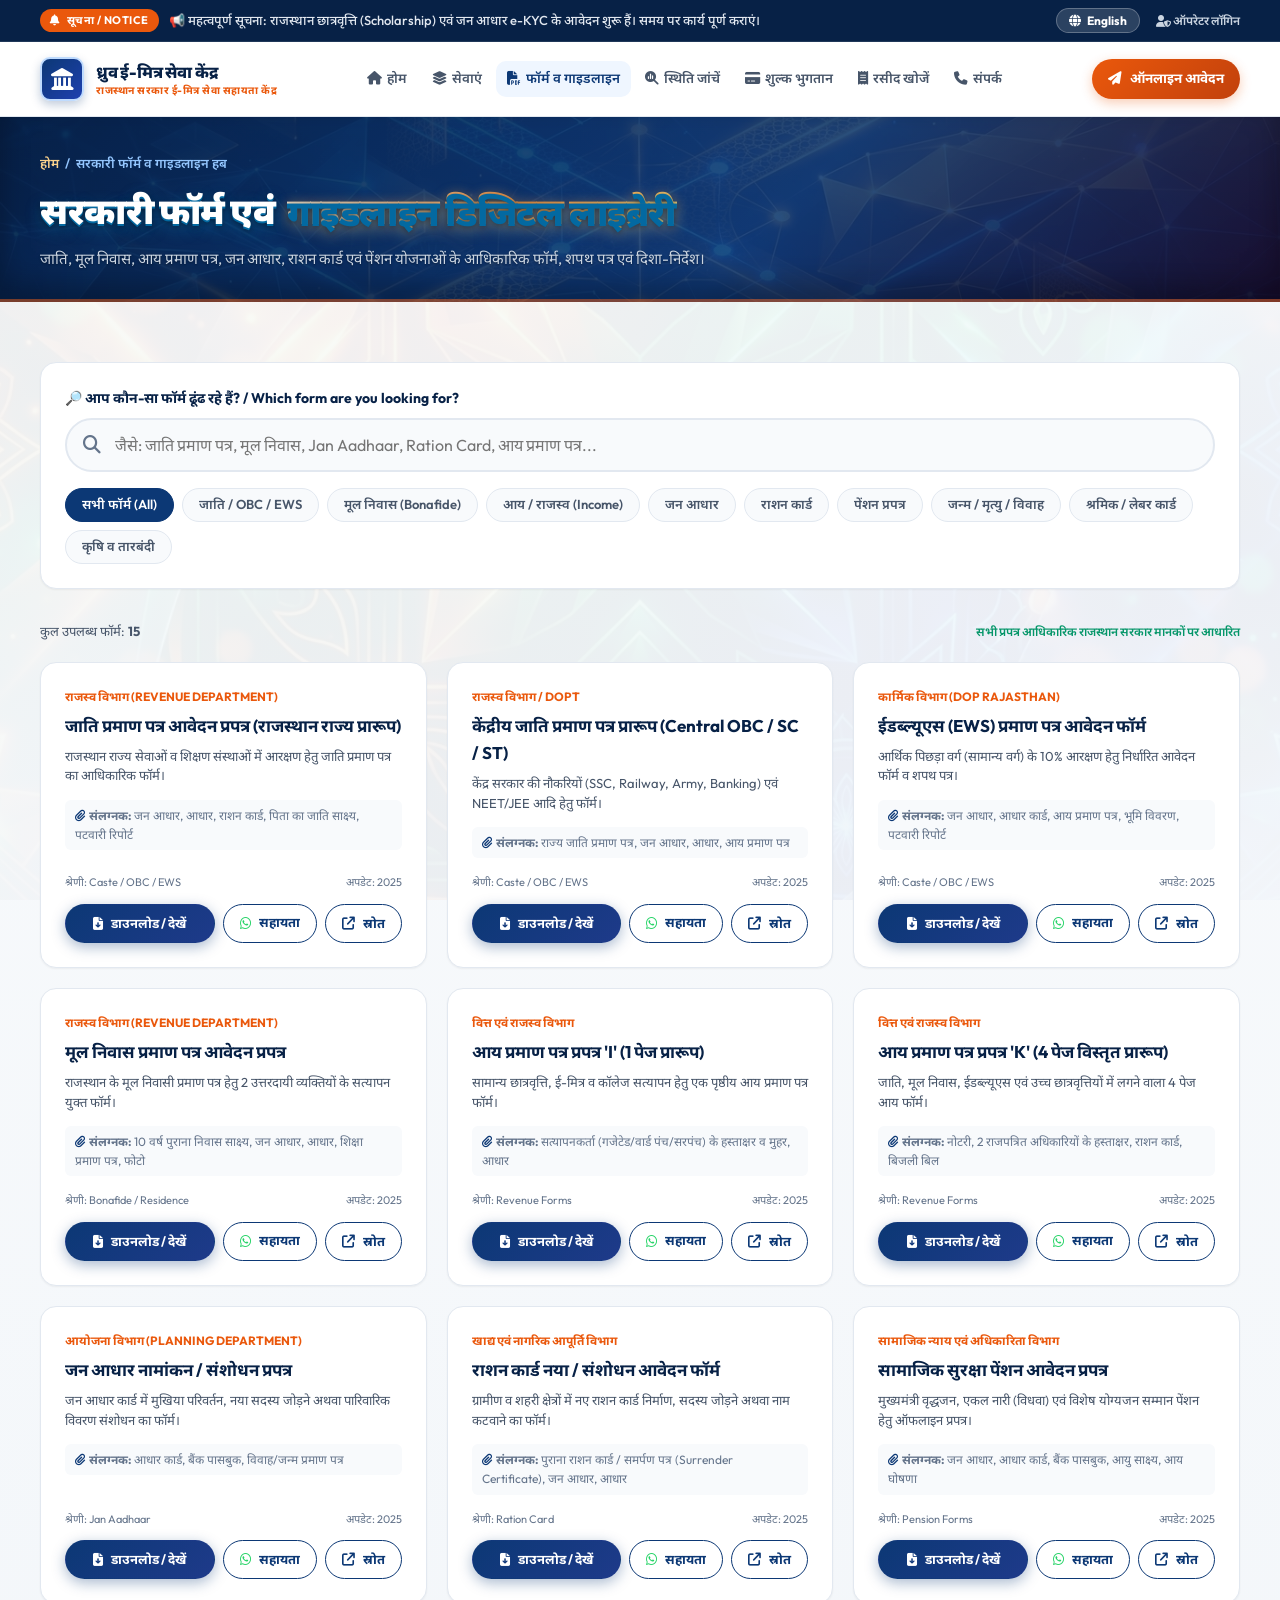
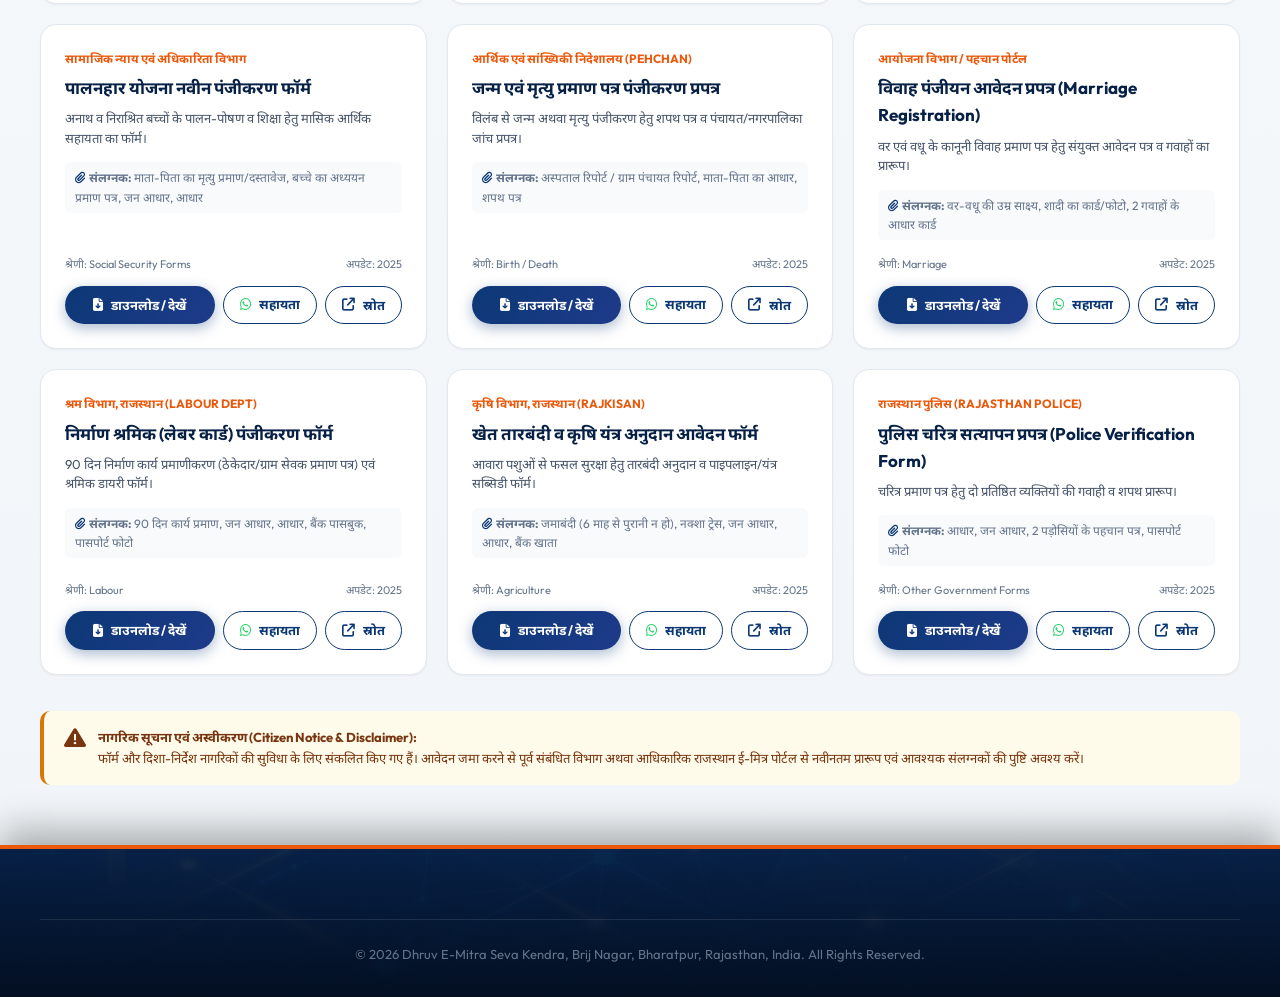
==== commit a82b0663: "Fix header logo text wrapping, badge-title horizontal collision, and navbar responsiveness" ====
--- a/forms.html
+++ b/forms.html
@@ -39,7 +39,7 @@
       <nav class="navbar">
         <a href="index.html" class="brand-wrapper">
           <div class="brand-logo-icon"><i class="fa-solid fa-landmark"></i></div>
-          <div>
+          <div class="brand-text">
             <div class="brand-title" data-i18n="siteTitle">Dhruv E-Mitra Seva Kendra</div>
             <div class="brand-subtitle" data-i18n="govBadge">Authorized Citizen Service Assistance</div>
           </div>
--- a/css/style.css
+++ b/css/style.css
@@ -192,71 +192,97 @@
 }
 
 .navbar {
-  display: flex;
-  align-items: center;
-  justify-content: space-between;
-  height: 74px;
+  display: flex !important;
+  align-items: center !important;
+  justify-content: space-between !important;
+  height: 74px !important;
+  min-height: 74px !important;
+  gap: 16px;
+  overflow: visible;
 }
 
 .brand-wrapper {
-  display: flex;
-  align-items: center;
-  gap: 12px;
+  display: flex !important;
+  align-items: center !important;
+  gap: 12px !important;
+  flex-shrink: 0 !important;
+  min-width: max-content !important;
+  text-decoration: none !important;
+  height: 100% !important;
 }
 
 .brand-logo-icon {
-  width: 44px;
-  height: 44px;
+  width: 44px !important;
+  height: 44px !important;
   background: linear-gradient(135deg, var(--gov-blue-primary), #1e40af);
   color: #ffffff;
   border-radius: var(--radius-md);
-  display: flex;
-  align-items: center;
-  justify-content: center;
+  display: flex !important;
+  align-items: center !important;
+  justify-content: center !important;
   font-size: 22px;
   box-shadow: 0 4px 10px rgba(12, 56, 117, 0.25);
-  flex-shrink: 0;
+  flex-shrink: 0 !important;
   border: 2px solid #bfdbfe;
 }
 
+.brand-wrapper > div:not(.brand-logo-icon),
+.brand-text {
+  display: flex !important;
+  flex-direction: column !important;
+  justify-content: center !important;
+  flex-shrink: 0 !important;
+  min-width: max-content !important;
+  white-space: nowrap !important;
+}
+
 .brand-title {
-  font-size: 18px;
-  font-weight: 800;
-  color: var(--gov-blue-dark);
-  line-height: 1.2;
+  font-size: 16.5px !important;
+  font-weight: 800 !important;
+  color: var(--gov-blue-dark) !important;
+  line-height: 1.2 !important;
+  white-space: nowrap !important;
+  margin: 0 !important;
+  padding: 0 !important;
+  letter-spacing: -0.2px;
 }
 
 .brand-subtitle {
-  font-size: 11px;
-  font-weight: 600;
-  color: var(--gov-saffron);
-  text-transform: uppercase;
-  letter-spacing: 0.5px;
+  font-size: 10.5px !important;
+  font-weight: 700 !important;
+  color: var(--gov-saffron) !important;
+  text-transform: uppercase !important;
+  letter-spacing: 0.5px !important;
+  white-space: nowrap !important;
+  line-height: 1.2 !important;
+  margin: 2px 0 0 0 !important;
+  padding: 0 !important;
 }
 
 .nav-menu {
   display: none;
   align-items: center;
-  gap: 6px;
+  gap: 3px;
   list-style: none;
 }
 
-@media (min-width: 992px) {
+@media (min-width: 1200px) {
   .nav-menu {
     display: flex;
   }
 }
 
 .nav-item a {
-  padding: 8px 14px;
+  padding: 7px 11px;
   border-radius: var(--radius-md);
   font-weight: 600;
-  font-size: 14px;
+  font-size: 13.5px;
   color: var(--text-muted);
   transition: var(--transition);
   display: inline-flex;
   align-items: center;
-  gap: 6px;
+  gap: 5px;
+  white-space: nowrap;
 }
 
 .nav-item a:hover,
@@ -284,7 +310,7 @@
   transition: var(--transition);
 }
 
-@media (min-width: 768px) {
+@media (min-width: 1300px) {
   .btn-contact-call {
     display: inline-flex;
   }
@@ -298,10 +324,10 @@
 .btn-header-apply {
   background: linear-gradient(135deg, var(--gov-saffron), #c2410c);
   color: #ffffff;
-  padding: 10px 18px;
+  padding: 9px 16px;
   border-radius: var(--radius-full);
   font-weight: 700;
-  font-size: 14px;
+  font-size: 13.5px;
   display: inline-flex;
   align-items: center;
   gap: 8px;
@@ -328,7 +354,7 @@
   justify-content: center;
 }
 
-@media (min-width: 992px) {
+@media (min-width: 1200px) {
   .hamburger-btn {
     display: none;
   }
@@ -886,6 +912,19 @@
 /* ==========================================================================
    TEXTURED SECTIONS & 3D INTERACTIVE CARDS
    ========================================================================== */
+.section {
+  padding: 60px 0;
+  position: relative;
+  width: 100%;
+  clear: both;
+}
+
+@media (max-width: 768px) {
+  .section {
+    padding: 44px 0;
+  }
+}
+
 .section-pattern-bg {
   position: relative;
   background: linear-gradient(180deg, rgba(248, 250, 252, 0.95) 0%, rgba(241, 245, 249, 0.96) 100%),
@@ -894,55 +933,76 @@
 
 .section-head {
   text-align: center;
-  max-width: 720px;
-  margin: 0 auto 46px;
+  max-width: 820px;
+  margin: 0 auto 44px;
+  display: flex !important;
+  flex-direction: column !important;
+  align-items: center !important;
+  justify-content: center !important;
   position: relative;
+  width: 100%;
+  clear: both;
 }
 
 .section-tag {
-  display: inline-block;
+  display: inline-flex !important;
+  align-items: center;
+  justify-content: center;
+  gap: 8px;
   background: linear-gradient(135deg, rgba(12, 56, 117, 0.08), rgba(234, 88, 12, 0.1));
   color: var(--gov-blue-primary);
   border: 1px solid rgba(12, 56, 117, 0.2);
   font-size: 12px;
   font-weight: 800;
   text-transform: uppercase;
-  letter-spacing: 1.2px;
-  padding: 6px 16px;
+  letter-spacing: 1px;
+  padding: 6px 18px;
   border-radius: var(--radius-full);
-  margin-bottom: 12px;
+  margin: 0 auto 16px !important;
   box-shadow: 0 2px 6px rgba(0, 0, 0, 0.04);
+  width: auto;
+  max-width: max-content;
+  align-self: center;
 }
 
 .section-title {
-  font-size: clamp(24px, 3.6vw, 38px);
+  display: block !important;
+  width: 100%;
+  font-size: clamp(22px, 3.5vw, 36px);
   font-weight: 900;
   color: var(--gov-blue-dark);
-  margin-bottom: 16px;
-  line-height: 1.25;
-  letter-spacing: -0.5px;
+  margin: 0 0 20px 0 !important;
+  line-height: 1.35;
+  letter-spacing: -0.3px;
   position: relative;
-  display: inline-block;
+  text-align: center;
+  padding-bottom: 16px;
+  clear: both;
   text-shadow: 0 1px 2px rgba(0, 0, 0, 0.08);
 }
 
 .section-title::after {
   content: '';
   position: absolute;
-  bottom: -8px;
+  bottom: 0;
   left: 50%;
   transform: translateX(-50%);
   height: 4px;
+  width: 70px;
   background: linear-gradient(90deg, var(--gov-saffron), var(--gov-gold), var(--gov-blue-primary));
   border-radius: var(--radius-full);
   box-shadow: 0 2px 8px rgba(234, 88, 12, 0.4);
-  animation: pulseLineWidth 3.5s ease-in-out infinite alternate;
 }
 
 .section-desc {
-  font-size: 15.5px;
+  display: block !important;
+  width: 100%;
+  font-size: 15px;
   color: var(--text-muted);
-  margin-top: 8px;
+  line-height: 1.6;
+  max-width: 680px;
+  margin: 0 auto !important;
+  text-align: center;
 }
 
 .quick-services-grid {
